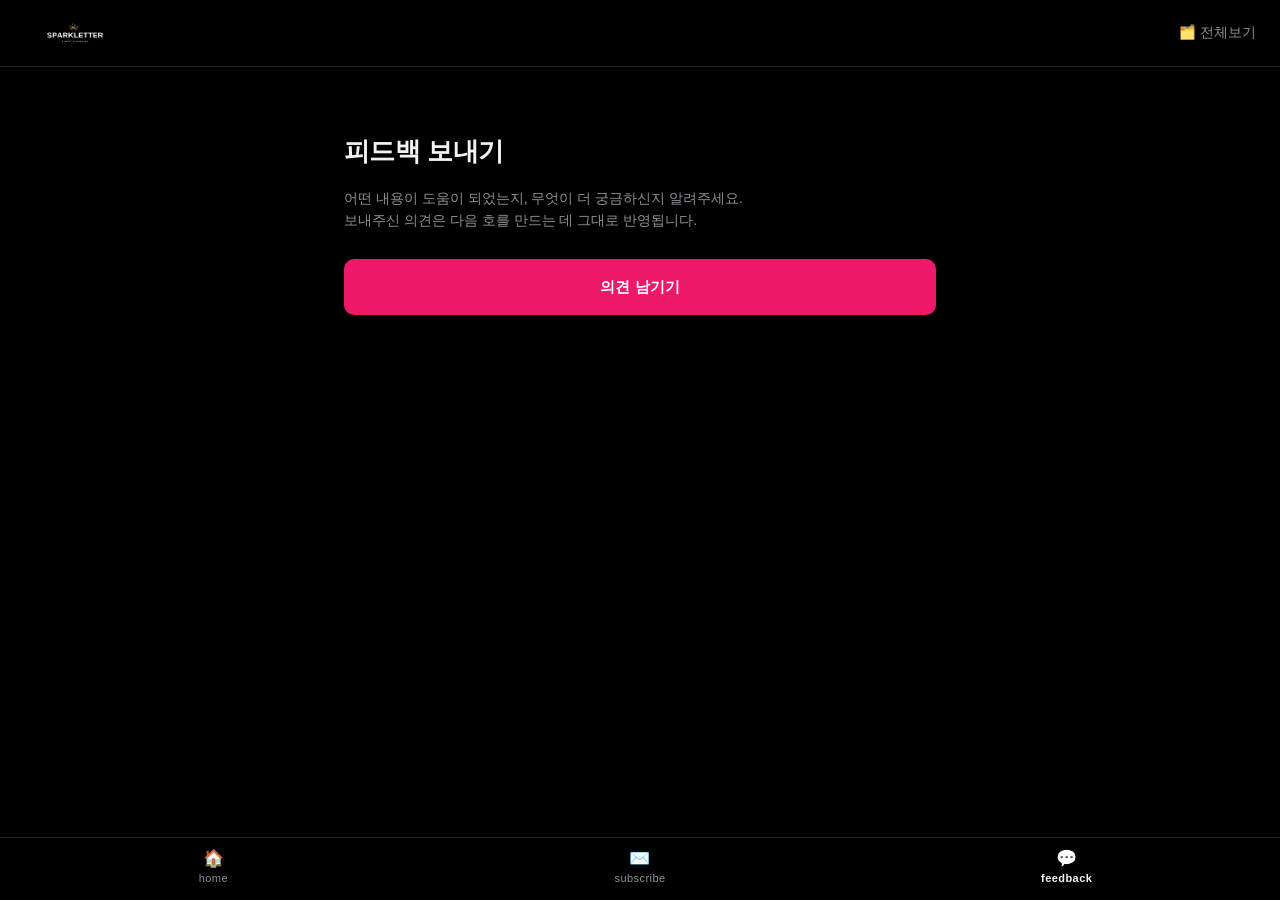
==== feedback.html @ c8a0692d "feat: 디캠프형 카드 대시보드로 재구성 — 섹션별 그리드·하단 탭바, 구독은 단일 창구" ====
<!doctype html>
<html lang="ko">
<head>
<meta charset="utf-8">
<meta name="viewport" content="width=device-width, initial-scale=1">
<title>피드백 보내기</title>
<link rel="stylesheet" href="style.css">
</head>
<body>
<header class="top"><div class="top__in">
  <a class="brand" href="./"><img src="logo-white.png" alt="SPARKLETTER"></a>
  <nav class="nav"><a href="./">🗂️ 전체보기</a></nav>
</div></header>

<main class="wrap narrow">
  <h1 class="lede">피드백 보내기</h1>
  <p class="sub">
    어떤 내용이 도움이 되었는지, 무엇이 더 궁금하신지 알려주세요.<br>
    보내주신 의견은 다음 호를 만드는 데 그대로 반영됩니다.
  </p>
  <!-- TODO: 구글 폼 주소로 교체 -->
  <a class="cta" href="#" target="_blank" rel="noopener">의견 남기기</a>
</main>

<nav class="tabbar">
  <a href="./"><span>🏠</span>home</a>
  <a href="subscribe.html"><span>✉️</span>subscribe</a>
  <a href="feedback.html" aria-current="page"><span>💬</span>feedback</a>
</nav>
</body>
</html>
---- style.css ----
:root{
  --bg:#000; --text:#f2f2f4; --muted:#8e8e96; --line:#232327;
  --pink:#ED1968; --blue:#2E75B6; --green:#3AAA35; --orange:#F7941E;
}
*{box-sizing:border-box}
html{-webkit-text-size-adjust:100%; scroll-behavior:smooth}
body{
  margin:0; background:var(--bg); color:var(--text);
  font-family:-apple-system,BlinkMacSystemFont,"Pretendard","Apple SD Gothic Neo",sans-serif;
  line-height:1.6; -webkit-font-smoothing:antialiased;
  padding-bottom:78px;             /* 하단 탭바 자리 */
}
a{color:inherit}

/* ── 상단 ───────────────────────────── */
.top{border-bottom:1px solid var(--line); position:sticky; top:0; background:rgba(0,0,0,.92);
  backdrop-filter:saturate(150%) blur(8px); z-index:20}
.top__in{
  max-width:1280px; margin:0 auto; padding:16px 24px;
  display:flex; align-items:center; gap:28px; flex-wrap:wrap;
}
.brand{line-height:0; flex:0 0 auto}
.brand img{height:34px; width:auto}
.nav{display:flex; gap:22px; font-size:13.5px; margin-left:auto; flex-wrap:wrap}
.nav a{color:var(--muted); text-decoration:none; padding:4px 0}
.nav a:hover{color:var(--text)}

/* ── 레이아웃 ───────────────────────── */
.wrap{max-width:1280px; margin:0 auto; padding:40px 24px 60px}
.wrap.narrow{max-width:640px; padding-top:64px}
.sec{margin-bottom:56px; scroll-margin-top:84px}
.sec__h{
  font-size:20px; margin:0 0 20px; letter-spacing:-.01em;
  padding-bottom:14px; border-bottom:1px solid var(--line);
}

/* ── 카드 그리드 ────────────────────── */
.grid{display:grid; grid-template-columns:repeat(6,1fr); gap:16px}
.card{
  display:flex; flex-direction:column; text-decoration:none;
  border-radius:14px; padding:16px 16px 14px; min-height:180px;
  background:var(--c); color:#fff; border:1px solid transparent;
  transition:transform .12s ease;
}
.card:hover{transform:translateY(-3px)}
.card--insight{--c:#2a1220; border-color:#4a1c33}
.card--event  {--c:#101d2b; border-color:#1d3550}
.card--program{--c:#12210f; border-color:#20391c}
.card--news   {--c:#251a08; border-color:#3f2d10}
.chip{
  align-self:flex-start; font-size:10.5px; font-weight:700; letter-spacing:.01em;
  padding:3px 8px; border-radius:6px; margin-bottom:12px; color:#000;
}
.card--insight .chip{background:var(--pink); color:#fff}
.card--event   .chip{background:var(--blue); color:#fff}
.card--program .chip{background:var(--green)}
.card--news    .chip{background:var(--orange)}
.card__t{
  font-size:14px; font-weight:700; line-height:1.45; letter-spacing:-.01em;
  flex:1; overflow:hidden; display:-webkit-box; -webkit-line-clamp:4; -webkit-box-orient:vertical;
}
.card__d{margin-top:12px; font-size:11.5px; color:var(--muted); font-variant-numeric:tabular-nums}

.more{
  display:block; margin:22px auto 0; padding:10px 22px;
  background:transparent; color:var(--muted); border:1px solid var(--line);
  border-radius:999px; font:inherit; font-size:13px; cursor:pointer;
}
.more:hover{color:var(--text); border-color:#3a3a40}
.empty{color:var(--muted); font-size:14px; grid-column:1/-1; padding:24px 0}

/* ── 구독 / 피드백 ──────────────────── */
.lede{font-size:26px; margin:0 0 14px; letter-spacing:-.02em}
.sub{color:var(--muted); font-size:14px; margin:0 0 28px}
.bullets{list-style:none; padding:0; margin:0 0 32px; font-size:14px}
.bullets li{padding:9px 0; border-bottom:1px solid var(--line)}
.cta{
  display:block; text-align:center; padding:16px; border-radius:10px;
  background:var(--pink); color:#fff; font-size:15px; font-weight:700; text-decoration:none;
}
.cta:hover{filter:brightness(1.08)}
.fine{margin-top:16px; font-size:12px; color:var(--muted); text-align:center}

/* ── 하단 탭바 ──────────────────────── */
.tabbar{
  position:fixed; left:0; right:0; bottom:0; z-index:30;
  display:grid; grid-template-columns:repeat(3,1fr);
  background:rgba(0,0,0,.94); backdrop-filter:blur(8px);
  border-top:1px solid var(--line); padding:8px 0 max(8px, env(safe-area-inset-bottom));
}
.tabbar a{
  display:flex; flex-direction:column; align-items:center; gap:3px;
  font-size:11px; letter-spacing:.04em; color:var(--muted); text-decoration:none; padding:4px 0;
}
.tabbar a span{font-size:17px; line-height:1}
.tabbar a[aria-current="page"]{color:var(--text); font-weight:700}

/* ── 반응형 ─────────────────────────── */
@media (max-width:1180px){ .grid{grid-template-columns:repeat(4,1fr)} }
@media (max-width:820px) { .grid{grid-template-columns:repeat(3,1fr)} }
@media (max-width:620px) {
  .grid{grid-template-columns:repeat(2,1fr); gap:12px}
  .wrap{padding:28px 16px 48px}
  .nav{gap:14px; font-size:12.5px; width:100%; margin-left:0}
  .top__in{gap:14px}
  .card{min-height:150px; padding:14px}
  .card__t{font-size:13px}
  .lede{font-size:21px}
}
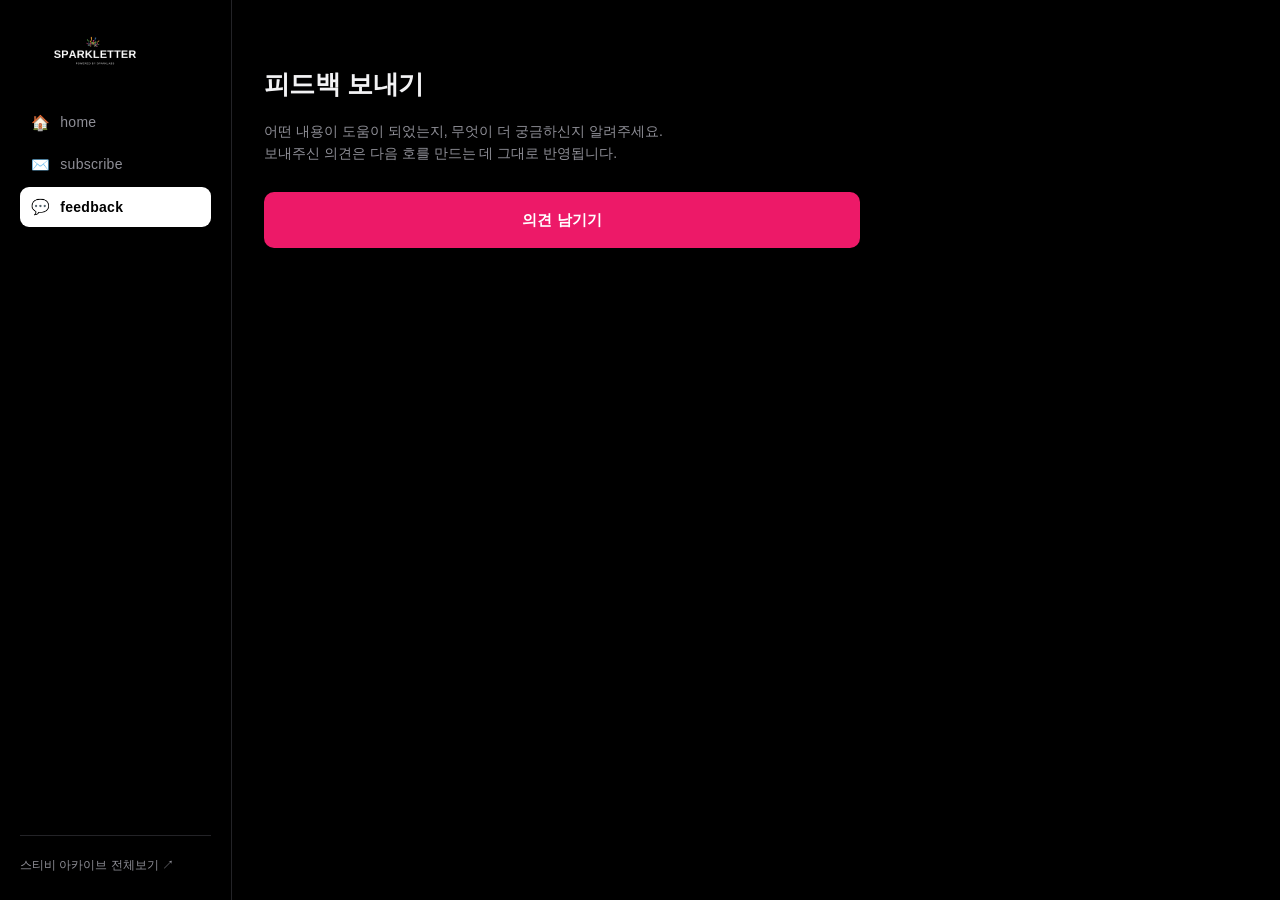
==== commit ac90024a: "feat: 좌측 사이드바 내비, 카드 원색 적용, 스티비 구독·아카이브 링크 연결" ====
--- a/feedback.html
+++ b/feedback.html
@@ -6,13 +6,18 @@
 <title>피드백 보내기</title>
 <link rel="stylesheet" href="style.css">
 </head>
-<body>
-<header class="top"><div class="top__in">
+<body class="has-side">
+<aside class="side">
   <a class="brand" href="./"><img src="logo-white.png" alt="SPARKLETTER"></a>
-  <nav class="nav"><a href="./">🗂️ 전체보기</a></nav>
-</div></header>
+  <nav class="side__nav">
+    <a href="./"><span>🏠</span>home</a>
+    <a href="subscribe.html"><span>✉️</span>subscribe</a>
+    <a href="feedback.html" aria-current="page"><span>💬</span>feedback</a>
+  </nav>
 
-<main class="wrap narrow">
+  <a class="side__arc" href="https://page.stibee.com/archives/106252" target="_blank" rel="noopener">스티비 아카이브 전체보기 ↗</a>
+</aside>
+<main class="main narrow">
   <h1 class="lede">피드백 보내기</h1>
   <p class="sub">
     어떤 내용이 도움이 되었는지, 무엇이 더 궁금하신지 알려주세요.<br>
@@ -21,11 +26,5 @@
   <!-- TODO: 구글 폼 주소로 교체 -->
   <a class="cta" href="#" target="_blank" rel="noopener">의견 남기기</a>
 </main>
-
-<nav class="tabbar">
-  <a href="./"><span>🏠</span>home</a>
-  <a href="subscribe.html"><span>✉️</span>subscribe</a>
-  <a href="feedback.html" aria-current="page"><span>💬</span>feedback</a>
-</nav>
 </body>
 </html>
--- a/style.css
+++ b/style.css
@@ -1,6 +1,7 @@
 :root{
   --bg:#000; --text:#f2f2f4; --muted:#8e8e96; --line:#232327;
   --pink:#ED1968; --blue:#2E75B6; --green:#3AAA35; --orange:#F7941E;
+  --side:232px;
 }
 *{box-sizing:border-box}
 html{-webkit-text-size-adjust:100%; scroll-behavior:smooth}
@@ -8,58 +9,81 @@
   margin:0; background:var(--bg); color:var(--text);
   font-family:-apple-system,BlinkMacSystemFont,"Pretendard","Apple SD Gothic Neo",sans-serif;
   line-height:1.6; -webkit-font-smoothing:antialiased;
-  padding-bottom:78px;             /* 하단 탭바 자리 */
 }
 a{color:inherit}
 
-/* ── 상단 ───────────────────────────── */
-.top{border-bottom:1px solid var(--line); position:sticky; top:0; background:rgba(0,0,0,.92);
-  backdrop-filter:saturate(150%) blur(8px); z-index:20}
-.top__in{
-  max-width:1280px; margin:0 auto; padding:16px 24px;
-  display:flex; align-items:center; gap:28px; flex-wrap:wrap;
+/* ── 왼쪽 사이드바 ──────────────────── */
+.side{
+  position:fixed; top:0; left:0; bottom:0; width:var(--side);
+  border-right:1px solid var(--line); padding:26px 20px;
+  display:flex; flex-direction:column; gap:26px; overflow-y:auto; z-index:20;
 }
-.brand{line-height:0; flex:0 0 auto}
-.brand img{height:34px; width:auto}
-.nav{display:flex; gap:22px; font-size:13.5px; margin-left:auto; flex-wrap:wrap}
-.nav a{color:var(--muted); text-decoration:none; padding:4px 0}
-.nav a:hover{color:var(--text)}
+.brand{line-height:0}
+.brand img{width:100%; max-width:150px; height:auto}
+.side__nav{display:flex; flex-direction:column; gap:2px}
+.side__nav a{
+  display:flex; align-items:center; gap:10px;
+  padding:9px 11px; border-radius:9px; text-decoration:none;
+  color:var(--muted); font-size:14px; letter-spacing:.02em;
+}
+.side__nav a span{font-size:15px; line-height:1}
+.side__nav a:hover{background:#111114; color:var(--text)}
+.side__nav a[aria-current="page"]{background:#fff; color:#000; font-weight:700}
 
-/* ── 레이아웃 ───────────────────────── */
-.wrap{max-width:1280px; margin:0 auto; padding:40px 24px 60px}
-.wrap.narrow{max-width:640px; padding-top:64px}
-.sec{margin-bottom:56px; scroll-margin-top:84px}
+.side__cats{display:flex; flex-direction:column; gap:1px; padding-top:22px; border-top:1px solid var(--line)}
+.side__cats a{
+  padding:7px 11px; border-radius:8px; text-decoration:none;
+  color:var(--muted); font-size:13px;
+}
+.side__cats a:hover{background:#111114; color:var(--text)}
+
+.side__arc{
+  margin-top:auto; font-size:12px; color:var(--muted);
+  text-decoration:none; line-height:1.5; padding-top:20px; border-top:1px solid var(--line);
+}
+.side__arc:hover{color:var(--text)}
+
+/* ── 본문 ───────────────────────────── */
+.has-side .main{margin-left:var(--side); padding:44px 32px 80px; max-width:1180px}
+.main.narrow{max-width:660px; padding-top:64px}
+
+.hero{margin-bottom:52px}
+.hero h1{font-size:28px; margin:0 0 12px; letter-spacing:-.02em}
+.hero p{color:var(--muted); font-size:14px; margin:0 0 20px}
+.hero__link{
+  display:inline-block; font-size:13px; font-weight:700; text-decoration:none;
+  color:#fff; background:var(--pink); padding:11px 18px; border-radius:999px;
+}
+.hero__link:hover{filter:brightness(1.1)}
+
+.sec{margin-bottom:54px; scroll-margin-top:24px}
 .sec__h{
-  font-size:20px; margin:0 0 20px; letter-spacing:-.01em;
-  padding-bottom:14px; border-bottom:1px solid var(--line);
+  font-size:19px; margin:0 0 18px; letter-spacing:-.01em;
+  padding-bottom:13px; border-bottom:1px solid var(--line);
 }
 
-/* ── 카드 그리드 ────────────────────── */
-.grid{display:grid; grid-template-columns:repeat(6,1fr); gap:16px}
+/* ── 카드 (색 꽉 채움) ──────────────── */
+.grid{display:grid; grid-template-columns:repeat(4,1fr); gap:16px}
 .card{
   display:flex; flex-direction:column; text-decoration:none;
-  border-radius:14px; padding:16px 16px 14px; min-height:180px;
-  background:var(--c); color:#fff; border:1px solid transparent;
-  transition:transform .12s ease;
+  border-radius:14px; padding:18px 17px 15px; min-height:186px;
+  background:var(--c); color:#fff; transition:transform .12s ease, filter .12s ease;
 }
-.card:hover{transform:translateY(-3px)}
-.card--insight{--c:#2a1220; border-color:#4a1c33}
-.card--event  {--c:#101d2b; border-color:#1d3550}
-.card--program{--c:#12210f; border-color:#20391c}
-.card--news   {--c:#251a08; border-color:#3f2d10}
+.card:hover{transform:translateY(-3px); filter:brightness(1.07)}
+.card--insight{--c:var(--pink)}
+.card--event  {--c:var(--blue)}
+.card--program{--c:var(--green)}
+.card--news   {--c:var(--orange)}
 .chip{
-  align-self:flex-start; font-size:10.5px; font-weight:700; letter-spacing:.01em;
-  padding:3px 8px; border-radius:6px; margin-bottom:12px; color:#000;
+  align-self:flex-start; font-size:10.5px; font-weight:700;
+  padding:4px 9px; border-radius:6px; margin-bottom:13px;
+  background:rgba(255,255,255,.92); color:#111;
 }
-.card--insight .chip{background:var(--pink); color:#fff}
-.card--event   .chip{background:var(--blue); color:#fff}
-.card--program .chip{background:var(--green)}
-.card--news    .chip{background:var(--orange)}
 .card__t{
-  font-size:14px; font-weight:700; line-height:1.45; letter-spacing:-.01em;
+  font-size:14.5px; font-weight:700; line-height:1.45; letter-spacing:-.01em;
   flex:1; overflow:hidden; display:-webkit-box; -webkit-line-clamp:4; -webkit-box-orient:vertical;
 }
-.card__d{margin-top:12px; font-size:11.5px; color:var(--muted); font-variant-numeric:tabular-nums}
+.card__d{margin-top:13px; font-size:11.5px; color:rgba(255,255,255,.8); font-variant-numeric:tabular-nums}
 
 .more{
   display:block; margin:22px auto 0; padding:10px 22px;
@@ -73,37 +97,34 @@
 .lede{font-size:26px; margin:0 0 14px; letter-spacing:-.02em}
 .sub{color:var(--muted); font-size:14px; margin:0 0 28px}
 .bullets{list-style:none; padding:0; margin:0 0 32px; font-size:14px}
-.bullets li{padding:9px 0; border-bottom:1px solid var(--line)}
+.bullets li{padding:12px 0; border-bottom:1px solid var(--line); color:#d6d6da}
+.bullets b{color:var(--text)}
 .cta{
   display:block; text-align:center; padding:16px; border-radius:10px;
   background:var(--pink); color:#fff; font-size:15px; font-weight:700; text-decoration:none;
 }
-.cta:hover{filter:brightness(1.08)}
+.cta:hover{filter:brightness(1.1)}
 .fine{margin-top:16px; font-size:12px; color:var(--muted); text-align:center}
 
-/* ── 하단 탭바 ──────────────────────── */
-.tabbar{
-  position:fixed; left:0; right:0; bottom:0; z-index:30;
-  display:grid; grid-template-columns:repeat(3,1fr);
-  background:rgba(0,0,0,.94); backdrop-filter:blur(8px);
-  border-top:1px solid var(--line); padding:8px 0 max(8px, env(safe-area-inset-bottom));
+/* ── 반응형 ─────────────────────────── */
+@media (max-width:1100px){ .grid{grid-template-columns:repeat(3,1fr)} }
+@media (max-width:900px){
+  .side{
+    position:static; width:auto; height:auto; flex-direction:row; align-items:center;
+    gap:18px; flex-wrap:wrap; border-right:0; border-bottom:1px solid var(--line);
+    padding:16px 20px;
+  }
+  .brand img{max-width:120px}
+  .side__nav{flex-direction:row; gap:6px; margin-left:auto}
+  .side__cats{flex-direction:row; flex-wrap:wrap; gap:4px; padding-top:0; border-top:0; width:100%}
+  .side__arc{margin-top:0; padding-top:0; border-top:0; width:100%}
+  .has-side .main{margin-left:0; padding:32px 20px 64px}
 }
-.tabbar a{
-  display:flex; flex-direction:column; align-items:center; gap:3px;
-  font-size:11px; letter-spacing:.04em; color:var(--muted); text-decoration:none; padding:4px 0;
+@media (max-width:620px){
+  .grid{grid-template-columns:repeat(2,1fr); gap:12px}
+  .card{min-height:158px; padding:15px 14px}
+  .card__t{font-size:13px}
+  .hero h1{font-size:22px}
+  .lede{font-size:21px}
+  .side__nav a{padding:8px 10px; font-size:13px}
 }
-.tabbar a span{font-size:17px; line-height:1}
-.tabbar a[aria-current="page"]{color:var(--text); font-weight:700}
-
-/* ── 반응형 ─────────────────────────── */
-@media (max-width:1180px){ .grid{grid-template-columns:repeat(4,1fr)} }
-@media (max-width:820px) { .grid{grid-template-columns:repeat(3,1fr)} }
-@media (max-width:620px) {
-  .grid{grid-template-columns:repeat(2,1fr); gap:12px}
-  .wrap{padding:28px 16px 48px}
-  .nav{gap:14px; font-size:12.5px; width:100%; margin-left:0}
-  .top__in{gap:14px}
-  .card{min-height:150px; padding:14px}
-  .card__t{font-size:13px}
-  .lede{font-size:21px}
-}
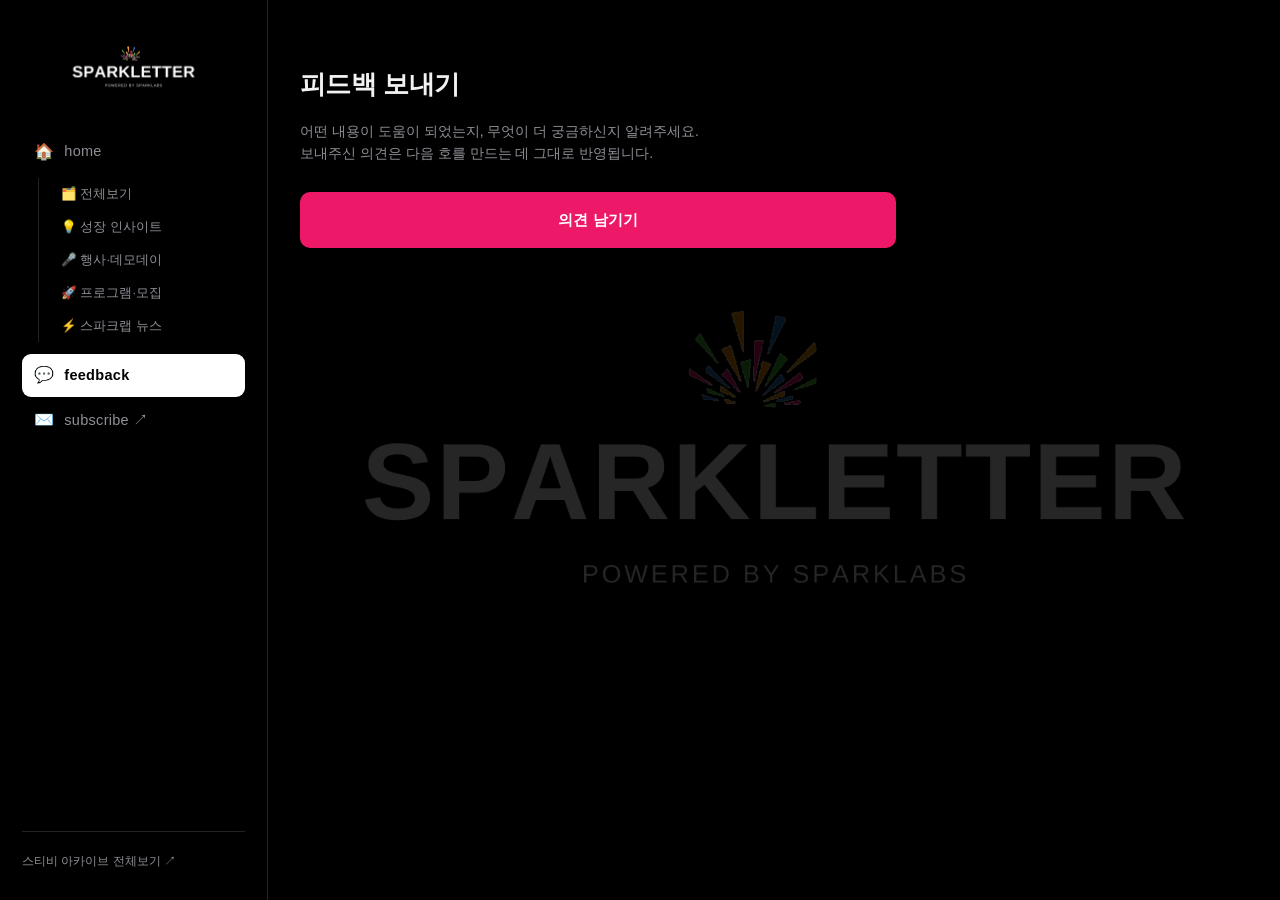
==== commit 69008df1: "feat: home 하위탭으로 카테고리 통합, subscribe는 스티비 직행, 로고 확대 + 배경 워터마크" ====
--- a/feedback.html
+++ b/feedback.html
@@ -7,14 +7,21 @@
 <link rel="stylesheet" href="style.css">
 </head>
 <body class="has-side">
+<div class="watermark" aria-hidden="true"><img src="logo-white.png" alt=""></div>
 <aside class="side">
   <a class="brand" href="./"><img src="logo-white.png" alt="SPARKLETTER"></a>
   <nav class="side__nav">
-    <a href="./"><span>🏠</span>home</a>
-    <a href="subscribe.html"><span>✉️</span>subscribe</a>
-    <a href="feedback.html" aria-current="page"><span>💬</span>feedback</a>
+    <a class="nav__main" href="./"><span>🏠</span>home</a>
+    <div class="side__subs">
+      <a href="./#all">🗂️ 전체보기</a>
+      <a href="./#insight">💡 성장 인사이트</a>
+      <a href="./#event">🎤 행사·데모데이</a>
+      <a href="./#program">🚀 프로그램·모집</a>
+      <a href="./#news">⚡ 스파크랩 뉴스</a>
+    </div>
+    <a class="nav__main" href="feedback.html" aria-current="page"><span>💬</span>feedback</a>
+    <a class="nav__main" href="https://page.stibee.com/subscriptions/106252" target="_blank" rel="noopener"><span>✉️</span>subscribe ↗</a>
   </nav>
-
   <a class="side__arc" href="https://page.stibee.com/archives/106252" target="_blank" rel="noopener">스티비 아카이브 전체보기 ↗</a>
 </aside>
 <main class="main narrow">
--- a/style.css
+++ b/style.css
@@ -1,7 +1,7 @@
 :root{
   --bg:#000; --text:#f2f2f4; --muted:#8e8e96; --line:#232327;
   --pink:#ED1968; --blue:#2E75B6; --green:#3AAA35; --orange:#F7941E;
-  --side:232px;
+  --side:268px;
 }
 *{box-sizing:border-box}
 html{-webkit-text-size-adjust:100%; scroll-behavior:smooth}
@@ -14,28 +14,33 @@
 
 /* ── 왼쪽 사이드바 ──────────────────── */
 .side{
+  background:var(--bg);
   position:fixed; top:0; left:0; bottom:0; width:var(--side);
-  border-right:1px solid var(--line); padding:26px 20px;
+  border-right:1px solid var(--line); padding:30px 22px;
   display:flex; flex-direction:column; gap:26px; overflow-y:auto; z-index:20;
 }
 .brand{line-height:0}
-.brand img{width:100%; max-width:150px; height:auto}
+.brand img{width:100%; max-width:228px; height:auto}
 .side__nav{display:flex; flex-direction:column; gap:2px}
-.side__nav a{
+.nav__main{
   display:flex; align-items:center; gap:10px;
-  padding:9px 11px; border-radius:9px; text-decoration:none;
-  color:var(--muted); font-size:14px; letter-spacing:.02em;
+  padding:10px 12px; border-radius:9px; text-decoration:none;
+  color:var(--muted); font-size:14.5px; letter-spacing:.02em;
 }
-.side__nav a span{font-size:15px; line-height:1}
-.side__nav a:hover{background:#111114; color:var(--text)}
-.side__nav a[aria-current="page"]{background:#fff; color:#000; font-weight:700}
+.nav__main span{font-size:16px; line-height:1}
+.nav__main:hover{background:#111114; color:var(--text)}
+.nav__main[aria-current="page"]{background:#fff; color:#000; font-weight:700}
 
-.side__cats{display:flex; flex-direction:column; gap:1px; padding-top:22px; border-top:1px solid var(--line)}
-.side__cats a{
-  padding:7px 11px; border-radius:8px; text-decoration:none;
-  color:var(--muted); font-size:13px;
+/* home 아래 하위 탭 */
+.side__subs{
+  display:flex; flex-direction:column; gap:1px;
+  margin:2px 0 10px 16px; padding-left:12px; border-left:1px solid var(--line);
 }
-.side__cats a:hover{background:#111114; color:var(--text)}
+.side__subs a{
+  padding:6px 10px; border-radius:7px; text-decoration:none;
+  color:var(--muted); font-size:12.5px;
+}
+.side__subs a:hover{background:#111114; color:var(--text)}
 
 .side__arc{
   margin-top:auto; font-size:12px; color:var(--muted);
@@ -43,8 +48,20 @@
 }
 .side__arc:hover{color:var(--text)}
 
+/* ── 배경 워터마크 ─────────────────── */
+.watermark{
+  position:fixed; inset:0; z-index:0; pointer-events:none;
+  display:flex; align-items:center; justify-content:center;
+  padding-left:var(--side); overflow:hidden;
+}
+.watermark img{
+  width:min(120vw, 1500px); max-width:none; height:auto;
+  opacity:.15; filter:saturate(1.35);
+}
+@media (max-width:900px){ .watermark{display:none} }
+
 /* ── 본문 ───────────────────────────── */
-.has-side .main{margin-left:var(--side); padding:44px 32px 80px; max-width:1180px}
+.has-side .main{position:relative; z-index:1; margin-left:var(--side); padding:44px 32px 80px; max-width:1180px}
 .main.narrow{max-width:660px; padding-top:64px}
 
 .hero{margin-bottom:52px}
@@ -114,9 +131,9 @@
     gap:18px; flex-wrap:wrap; border-right:0; border-bottom:1px solid var(--line);
     padding:16px 20px;
   }
-  .brand img{max-width:120px}
-  .side__nav{flex-direction:row; gap:6px; margin-left:auto}
-  .side__cats{flex-direction:row; flex-wrap:wrap; gap:4px; padding-top:0; border-top:0; width:100%}
+  .brand img{max-width:150px}
+  .side__nav{flex-direction:row; flex-wrap:wrap; gap:6px; margin-left:auto; align-items:center}
+  .side__subs{flex-direction:row; flex-wrap:wrap; gap:4px; margin:0; padding-left:0; border-left:0; width:100%}
   .side__arc{margin-top:0; padding-top:0; border-top:0; width:100%}
   .has-side .main{margin-left:0; padding:32px 20px 64px}
 }
@@ -126,5 +143,5 @@
   .card__t{font-size:13px}
   .hero h1{font-size:22px}
   .lede{font-size:21px}
-  .side__nav a{padding:8px 10px; font-size:13px}
+  .nav__main{padding:8px 10px; font-size:13px}
 }
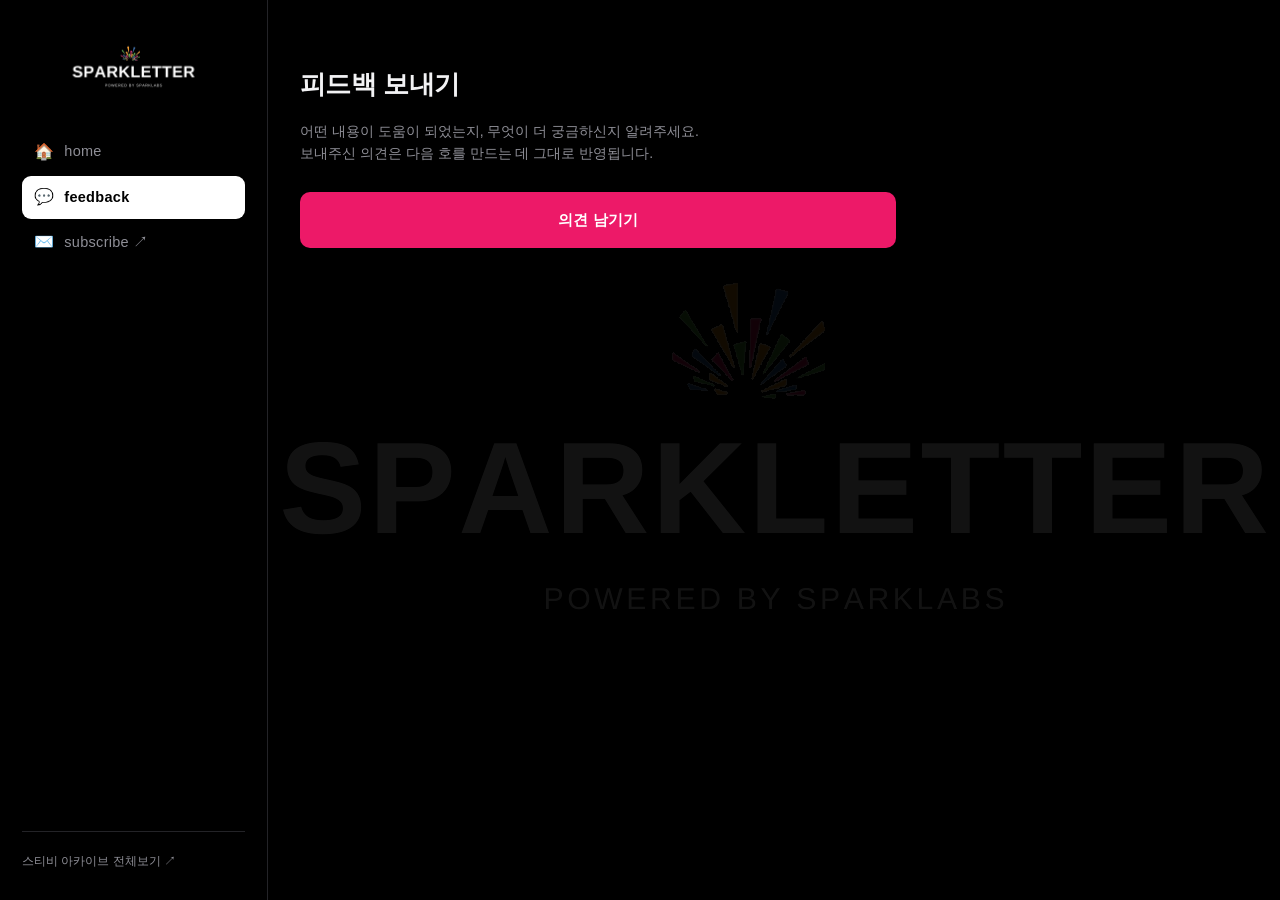
==== commit bb3a25d7: "fix: 워터마크를 배경으로(z-index -1, opacity .07), 최신 콘텐츠 6개, 하위탭은 home에서만 노출" ====
--- a/feedback.html
+++ b/feedback.html
@@ -12,13 +12,6 @@
   <a class="brand" href="./"><img src="logo-white.png" alt="SPARKLETTER"></a>
   <nav class="side__nav">
     <a class="nav__main" href="./"><span>🏠</span>home</a>
-    <div class="side__subs">
-      <a href="./#all">🗂️ 전체보기</a>
-      <a href="./#insight">💡 성장 인사이트</a>
-      <a href="./#event">🎤 행사·데모데이</a>
-      <a href="./#program">🚀 프로그램·모집</a>
-      <a href="./#news">⚡ 스파크랩 뉴스</a>
-    </div>
     <a class="nav__main" href="feedback.html" aria-current="page"><span>💬</span>feedback</a>
     <a class="nav__main" href="https://page.stibee.com/subscriptions/106252" target="_blank" rel="noopener"><span>✉️</span>subscribe ↗</a>
   </nav>
--- a/style.css
+++ b/style.css
@@ -11,6 +11,7 @@
   line-height:1.6; -webkit-font-smoothing:antialiased;
 }
 a{color:inherit}
+body{position:relative; z-index:0}
 
 /* ── 왼쪽 사이드바 ──────────────────── */
 .side{
@@ -50,13 +51,13 @@
 
 /* ── 배경 워터마크 ─────────────────── */
 .watermark{
-  position:fixed; inset:0; z-index:0; pointer-events:none;
+  position:fixed; inset:0; z-index:-1; pointer-events:none;
   display:flex; align-items:center; justify-content:center;
   padding-left:var(--side); overflow:hidden;
 }
 .watermark img{
-  width:min(120vw, 1500px); max-width:none; height:auto;
-  opacity:.15; filter:saturate(1.35);
+  width:min(165vw, 2400px); max-width:none; height:auto;
+  opacity:.07; filter:saturate(1.1);
 }
 @media (max-width:900px){ .watermark{display:none} }
 
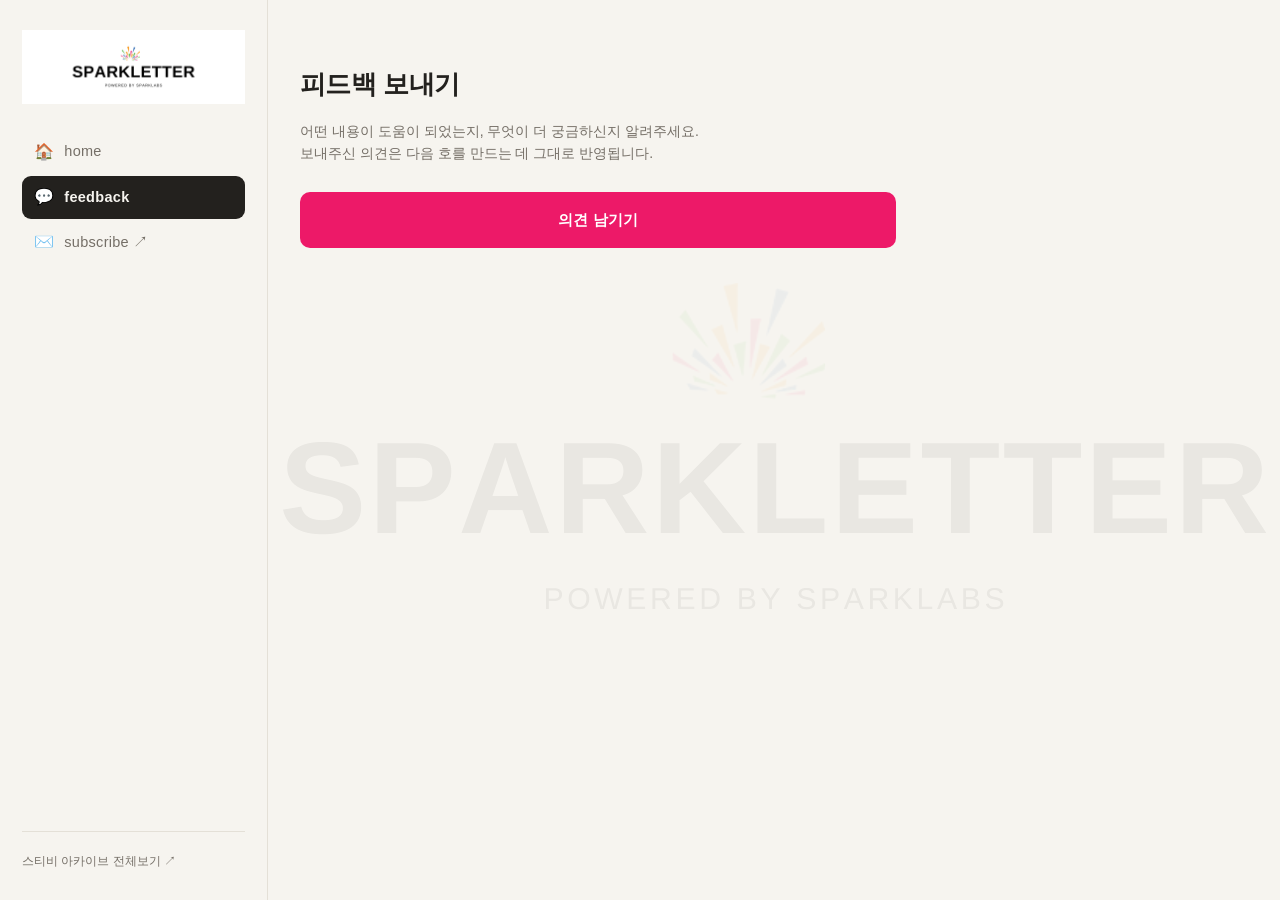
==== commit a27e9d71: "design: 웜 뉴트럴 라이트 팔레트로 전환, 로고 원본 복귀" ====
--- a/feedback.html
+++ b/feedback.html
@@ -7,9 +7,9 @@
 <link rel="stylesheet" href="style.css">
 </head>
 <body class="has-side">
-<div class="watermark" aria-hidden="true"><img src="logo-white.png" alt=""></div>
+<div class="watermark" aria-hidden="true"><img src="logo.png" alt=""></div>
 <aside class="side">
-  <a class="brand" href="./"><img src="logo-white.png" alt="SPARKLETTER"></a>
+  <a class="brand" href="./"><img src="logo.png" alt="SPARKLETTER"></a>
   <nav class="side__nav">
     <a class="nav__main" href="./"><span>🏠</span>home</a>
     <a class="nav__main" href="feedback.html" aria-current="page"><span>💬</span>feedback</a>
--- a/style.css
+++ b/style.css
@@ -1,6 +1,21 @@
+/* 2026 웜 뉴트럴 라이트 팔레트
+   - 순백 대신 본(bone), 검정 대신 차콜 — 눈부심을 줄인다
+   - 액센트(브랜드 핑크)는 넓게 칠하지 않고 행동·강조에만 쓴다 */
 :root{
-  --bg:#000; --text:#f2f2f4; --muted:#8e8e96; --line:#232327;
-  --pink:#ED1968; --blue:#2E75B6; --green:#3AAA35; --orange:#F7941E;
+  --bg:#F6F4EF;        /* 본 — 페이지 바탕 */
+  --surface:#FFFFFF;   /* 카드 등 올라온 면 */
+  --line:#E4E0D7;
+  --line-2:#D6D1C6;
+  --text:#23211E;      /* 차콜 */
+  --muted:#756F67;
+  --accent:#ED1968;    /* 스파크랩 핑크 */
+  --accent-ink:#FFFFFF;
+
+  /* 카테고리 색 — 칩에만 쓴다 */
+  --c-insight:#C2185B;
+  --c-open:#2E6F57;
+  --c-monthly:#B26A12;
+
   --side:268px;
 }
 *{box-sizing:border-box}
@@ -9,9 +24,9 @@
   margin:0; background:var(--bg); color:var(--text);
   font-family:-apple-system,BlinkMacSystemFont,"Pretendard","Apple SD Gothic Neo",sans-serif;
   line-height:1.6; -webkit-font-smoothing:antialiased;
+  position:relative; z-index:0;
 }
 a{color:inherit}
-body{position:relative; z-index:0}
 
 /* ── 왼쪽 사이드바 ──────────────────── */
 .side{
@@ -29,8 +44,8 @@
   color:var(--muted); font-size:14.5px; letter-spacing:.02em;
 }
 .nav__main span{font-size:16px; line-height:1}
-.nav__main:hover{background:#111114; color:var(--text)}
-.nav__main[aria-current="page"]{background:#fff; color:#000; font-weight:700}
+.nav__main:hover{background:#EDEAE2; color:var(--text)}
+.nav__main[aria-current="page"]{background:var(--text); color:var(--bg); font-weight:700}
 
 /* home 아래 하위 탭 */
 .side__subs{
@@ -41,7 +56,7 @@
   padding:6px 10px; border-radius:7px; text-decoration:none;
   color:var(--muted); font-size:12.5px;
 }
-.side__subs a:hover{background:#111114; color:var(--text)}
+.side__subs a:hover{background:#EDEAE2; color:var(--text)}
 
 .side__arc{
   margin-top:auto; font-size:12px; color:var(--muted);
@@ -57,7 +72,7 @@
 }
 .watermark img{
   width:min(165vw, 2400px); max-width:none; height:auto;
-  opacity:.07; filter:saturate(1.1);
+  opacity:.05;
 }
 @media (max-width:900px){ .watermark{display:none} }
 
@@ -70,9 +85,9 @@
 .hero p{color:var(--muted); font-size:14px; margin:0 0 20px}
 .hero__link{
   display:inline-block; font-size:13px; font-weight:700; text-decoration:none;
-  color:#fff; background:var(--pink); padding:11px 18px; border-radius:999px;
+  color:var(--accent-ink); background:var(--accent); padding:11px 18px; border-radius:999px;
 }
-.hero__link:hover{filter:brightness(1.1)}
+.hero__link:hover{filter:brightness(1.06)}
 
 .sec{margin-bottom:54px; scroll-margin-top:24px}
 .sec__h{
@@ -80,48 +95,59 @@
   padding-bottom:13px; border-bottom:1px solid var(--line);
 }
 
-/* ── 카드 (색 꽉 채움) ──────────────── */
+/* ── 세부 분류 필터 칩 ─────────────── */
+.fchips{display:flex; flex-wrap:wrap; gap:8px; margin:-4px 0 20px}
+.fchip{
+  appearance:none; cursor:pointer; font:inherit; font-size:12.5px;
+  background:transparent; color:var(--muted);
+  border:1px solid var(--line-2); border-radius:999px; padding:7px 14px;
+}
+.fchip:hover{color:var(--text); border-color:var(--muted)}
+.fchip[aria-pressed="true"]{background:var(--text); color:var(--bg); border-color:var(--text); font-weight:700}
+
+/* ── 카드 ───────────────────────────── */
 .grid{display:grid; grid-template-columns:repeat(4,1fr); gap:16px}
 .card{
   display:flex; flex-direction:column; text-decoration:none;
   border-radius:14px; padding:18px 17px 15px; min-height:186px;
-  background:var(--c); color:#fff; transition:transform .12s ease, filter .12s ease;
+  background:var(--surface); border:1px solid var(--line);
+  transition:transform .12s ease, box-shadow .12s ease, border-color .12s ease;
 }
-.card:hover{transform:translateY(-3px); filter:brightness(1.07)}
-.card--insight{--c:var(--pink)}
-.card--event  {--c:var(--blue)}
-.card--program{--c:var(--green)}
-.card--news   {--c:var(--orange)}
+.card:hover{transform:translateY(-3px); box-shadow:0 8px 20px rgba(35,33,30,.08); border-color:var(--line-2)}
 .chip{
-  align-self:flex-start; font-size:10.5px; font-weight:700;
+  align-self:flex-start; font-size:10.5px; font-weight:700; letter-spacing:.01em;
   padding:4px 9px; border-radius:6px; margin-bottom:13px;
-  background:rgba(255,255,255,.92); color:#111;
+  background:var(--c); color:#fff;
 }
+.card--insight{--c:var(--c-insight)}
+.card--open   {--c:var(--c-open)}
+.card--monthly{--c:var(--c-monthly)}
 .card__t{
   font-size:14.5px; font-weight:700; line-height:1.45; letter-spacing:-.01em;
+  color:var(--text);
   flex:1; overflow:hidden; display:-webkit-box; -webkit-line-clamp:4; -webkit-box-orient:vertical;
 }
-.card__d{margin-top:13px; font-size:11.5px; color:rgba(255,255,255,.8); font-variant-numeric:tabular-nums}
+.card__d{margin-top:13px; font-size:11.5px; color:var(--muted); font-variant-numeric:tabular-nums}
 
 .more{
   display:block; margin:22px auto 0; padding:10px 22px;
-  background:transparent; color:var(--muted); border:1px solid var(--line);
+  background:transparent; color:var(--muted); border:1px solid var(--line-2);
   border-radius:999px; font:inherit; font-size:13px; cursor:pointer;
 }
-.more:hover{color:var(--text); border-color:#3a3a40}
+.more:hover{color:var(--text); border-color:var(--muted)}
 .empty{color:var(--muted); font-size:14px; grid-column:1/-1; padding:24px 0}
 
 /* ── 구독 / 피드백 ──────────────────── */
 .lede{font-size:26px; margin:0 0 14px; letter-spacing:-.02em}
 .sub{color:var(--muted); font-size:14px; margin:0 0 28px}
 .bullets{list-style:none; padding:0; margin:0 0 32px; font-size:14px}
-.bullets li{padding:12px 0; border-bottom:1px solid var(--line); color:#d6d6da}
+.bullets li{padding:12px 0; border-bottom:1px solid var(--line); color:#403C37}
 .bullets b{color:var(--text)}
 .cta{
   display:block; text-align:center; padding:16px; border-radius:10px;
-  background:var(--pink); color:#fff; font-size:15px; font-weight:700; text-decoration:none;
+  background:var(--accent); color:var(--accent-ink); font-size:15px; font-weight:700; text-decoration:none;
 }
-.cta:hover{filter:brightness(1.1)}
+.cta:hover{filter:brightness(1.06)}
 .fine{margin-top:16px; font-size:12px; color:var(--muted); text-align:center}
 
 /* ── 반응형 ─────────────────────────── */
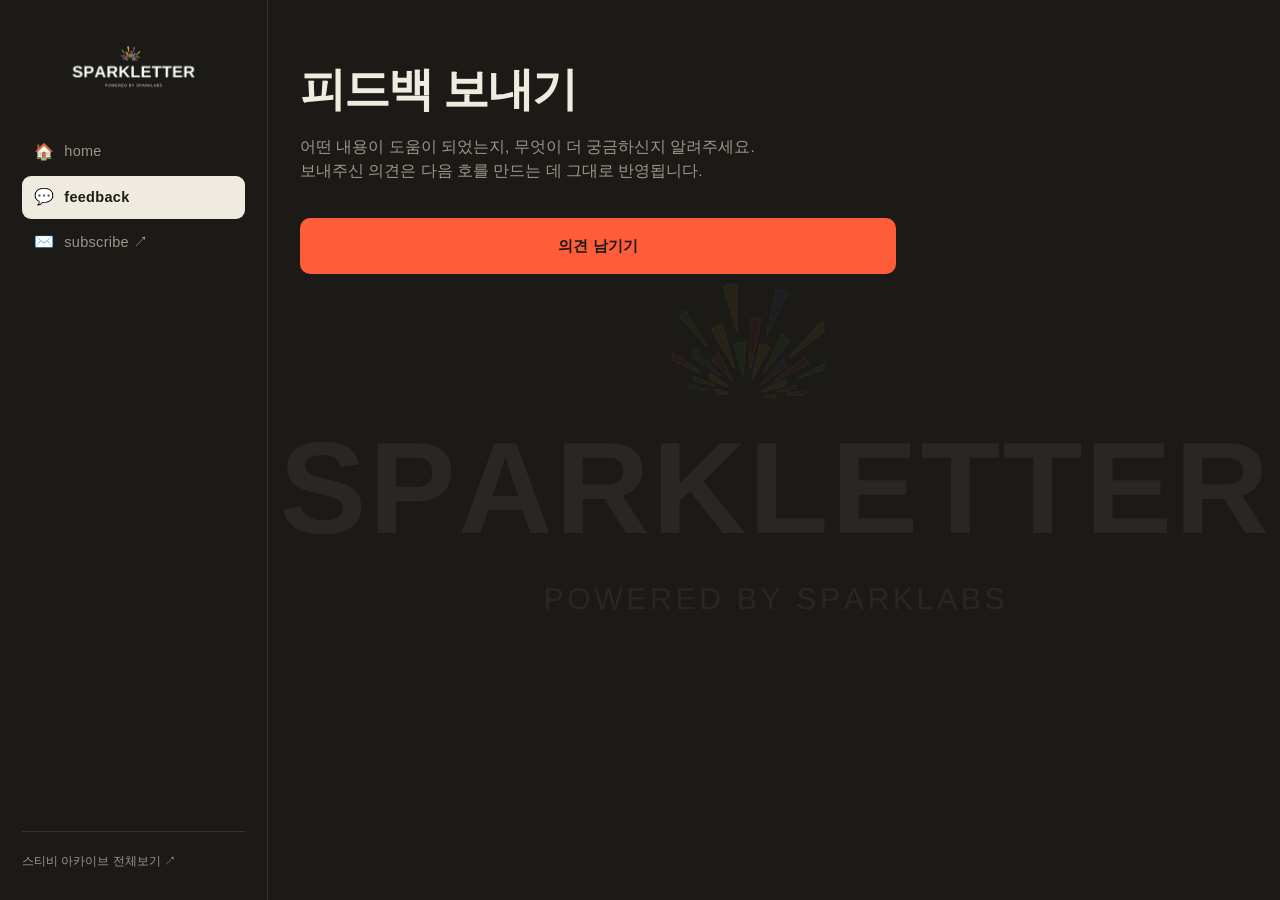
==== commit d5a5bc45: "design: 팔레트 D(Clay + Electric) 확정 — 흙빛 다크 + 코랄 액센트" ====
--- a/feedback.html
+++ b/feedback.html
@@ -7,9 +7,9 @@
 <link rel="stylesheet" href="style.css">
 </head>
 <body class="has-side">
-<div class="watermark" aria-hidden="true"><img src="logo.png" alt=""></div>
+<div class="watermark" aria-hidden="true"><img src="logo-white.png" alt=""></div>
 <aside class="side">
-  <a class="brand" href="./"><img src="logo.png" alt="SPARKLETTER"></a>
+  <a class="brand" href="./"><img src="logo-white.png" alt="SPARKLETTER"></a>
   <nav class="side__nav">
     <a class="nav__main" href="./"><span>🏠</span>home</a>
     <a class="nav__main" href="feedback.html" aria-current="page"><span>💬</span>feedback</a>
--- a/style.css
+++ b/style.css
@@ -1,20 +1,21 @@
-/* 2026 웜 뉴트럴 라이트 팔레트
-   - 순백 대신 본(bone), 검정 대신 차콜 — 눈부심을 줄인다
-   - 액센트(브랜드 핑크)는 넓게 칠하지 않고 행동·강조에만 쓴다 */
+/* D. Clay + Electric — 흙빛 다크 + 일렉트릭 코랄
+   - 순수 검정이 아니라 따뜻한 클레이 다크. 표면이 올라갈수록 밝아진다.
+   - 코랄(#FF5C39)은 화면에서 유일하게 튀는 색으로, 행동(구독·아카이브)에만 쓴다.
+   - 카테고리 칩은 어스톤으로 낮춰 액센트와 경쟁하지 않게 한다. */
 :root{
-  --bg:#F6F4EF;        /* 본 — 페이지 바탕 */
-  --surface:#FFFFFF;   /* 카드 등 올라온 면 */
-  --line:#E4E0D7;
-  --line-2:#D6D1C6;
-  --text:#23211E;      /* 차콜 */
-  --muted:#756F67;
-  --accent:#ED1968;    /* 스파크랩 핑크 */
-  --accent-ink:#FFFFFF;
+  --bg:#1B1A16;        /* 클레이 다크 — 페이지 바탕 */
+  --surface:#24231D;   /* 카드 등 올라온 면 */
+  --line:#35332A;
+  --line-2:#474437;
+  --text:#EFEBE0;      /* 본 */
+  --muted:#9C968A;
+  --accent:#FF5C39;    /* 일렉트릭 코랄 */
+  --accent-ink:#1B1A16;
 
-  /* 카테고리 색 — 칩에만 쓴다 */
-  --c-insight:#C2185B;
-  --c-open:#2E6F57;
-  --c-monthly:#B26A12;
+  /* 카테고리 색 — 칩에만 쓴다 (어스톤) */
+  --c-insight:#C9846F;
+  --c-open:#7E9B66;
+  --c-monthly:#C79A4B;
 
   --side:268px;
 }
@@ -25,6 +26,8 @@
   font-family:-apple-system,BlinkMacSystemFont,"Pretendard","Apple SD Gothic Neo",sans-serif;
   line-height:1.6; -webkit-font-smoothing:antialiased;
   position:relative; z-index:0;
+  word-break:keep-all;      /* 한국어 단어 중간에서 줄바꿈 금지 */
+  overflow-wrap:break-word; /* 단, 넘칠 만큼 긴 영문/URL은 끊는다 */
 }
 a{color:inherit}
 
@@ -44,7 +47,7 @@
   color:var(--muted); font-size:14.5px; letter-spacing:.02em;
 }
 .nav__main span{font-size:16px; line-height:1}
-.nav__main:hover{background:#EDEAE2; color:var(--text)}
+.nav__main:hover{background:#26251F; color:var(--text)}
 .nav__main[aria-current="page"]{background:var(--text); color:var(--bg); font-weight:700}
 
 /* home 아래 하위 탭 */
@@ -56,7 +59,7 @@
   padding:6px 10px; border-radius:7px; text-decoration:none;
   color:var(--muted); font-size:12.5px;
 }
-.side__subs a:hover{background:#EDEAE2; color:var(--text)}
+.side__subs a:hover{background:#26251F; color:var(--text)}
 
 .side__arc{
   margin-top:auto; font-size:12px; color:var(--muted);
@@ -72,7 +75,7 @@
 }
 .watermark img{
   width:min(165vw, 2400px); max-width:none; height:auto;
-  opacity:.05;
+  opacity:.06;
 }
 @media (max-width:900px){ .watermark{display:none} }
 
@@ -80,19 +83,23 @@
 .has-side .main{position:relative; z-index:1; margin-left:var(--side); padding:44px 32px 80px; max-width:1180px}
 .main.narrow{max-width:660px; padding-top:64px}
 
-.hero{margin-bottom:52px}
-.hero h1{font-size:28px; margin:0 0 12px; letter-spacing:-.02em}
-.hero p{color:var(--muted); font-size:14px; margin:0 0 20px}
+.hero{margin-bottom:76px; max-width:34ch}
+.hero h1{
+  font-size:clamp(36px, 5vw, 60px); font-weight:800; line-height:1.08;
+  letter-spacing:-.04em; margin:0 0 18px;
+}
+.hero p{color:var(--muted); font-size:15.5px; margin:0 0 26px; max-width:52ch}
 .hero__link{
   display:inline-block; font-size:13px; font-weight:700; text-decoration:none;
   color:var(--accent-ink); background:var(--accent); padding:11px 18px; border-radius:999px;
 }
 .hero__link:hover{filter:brightness(1.06)}
 
-.sec{margin-bottom:54px; scroll-margin-top:24px}
+.sec{margin-bottom:76px; scroll-margin-top:24px}
 .sec__h{
-  font-size:19px; margin:0 0 18px; letter-spacing:-.01em;
-  padding-bottom:13px; border-bottom:1px solid var(--line);
+  font-size:clamp(23px, 2.6vw, 32px); font-weight:800; line-height:1.2;
+  letter-spacing:-.03em; margin:0 0 22px;
+  padding-bottom:16px; border-bottom:1px solid var(--line);
 }
 
 /* ── 세부 분류 필터 칩 ─────────────── */
@@ -106,24 +113,24 @@
 .fchip[aria-pressed="true"]{background:var(--text); color:var(--bg); border-color:var(--text); font-weight:700}
 
 /* ── 카드 ───────────────────────────── */
-.grid{display:grid; grid-template-columns:repeat(4,1fr); gap:16px}
+.grid{display:grid; grid-template-columns:repeat(4,1fr); gap:18px}
 .card{
   display:flex; flex-direction:column; text-decoration:none;
-  border-radius:14px; padding:18px 17px 15px; min-height:186px;
+  border-radius:10px; padding:20px 18px 16px; min-height:200px;
   background:var(--surface); border:1px solid var(--line);
   transition:transform .12s ease, box-shadow .12s ease, border-color .12s ease;
 }
-.card:hover{transform:translateY(-3px); box-shadow:0 8px 20px rgba(35,33,30,.08); border-color:var(--line-2)}
+.card:hover{transform:translateY(-3px); box-shadow:0 8px 20px rgba(0,0,0,.35); border-color:var(--line-2)}
 .chip{
   align-self:flex-start; font-size:10.5px; font-weight:700; letter-spacing:.01em;
   padding:4px 9px; border-radius:6px; margin-bottom:13px;
-  background:var(--c); color:#fff;
+  background:var(--c); color:#1B1A16;
 }
 .card--insight{--c:var(--c-insight)}
 .card--open   {--c:var(--c-open)}
 .card--monthly{--c:var(--c-monthly)}
 .card__t{
-  font-size:14.5px; font-weight:700; line-height:1.45; letter-spacing:-.01em;
+  font-size:16px; font-weight:700; line-height:1.38; letter-spacing:-.02em;
   color:var(--text);
   flex:1; overflow:hidden; display:-webkit-box; -webkit-line-clamp:4; -webkit-box-orient:vertical;
 }
@@ -138,10 +145,13 @@
 .empty{color:var(--muted); font-size:14px; grid-column:1/-1; padding:24px 0}
 
 /* ── 구독 / 피드백 ──────────────────── */
-.lede{font-size:26px; margin:0 0 14px; letter-spacing:-.02em}
-.sub{color:var(--muted); font-size:14px; margin:0 0 28px}
+.lede{
+  font-size:clamp(32px, 4.2vw, 46px); font-weight:800; line-height:1.1;
+  letter-spacing:-.04em; margin:0 0 20px;
+}
+.sub{color:var(--muted); font-size:15.5px; margin:0 0 34px}
 .bullets{list-style:none; padding:0; margin:0 0 32px; font-size:14px}
-.bullets li{padding:12px 0; border-bottom:1px solid var(--line); color:#403C37}
+.bullets li{padding:12px 0; border-bottom:1px solid var(--line); color:#D6D1C4}
 .bullets b{color:var(--text)}
 .cta{
   display:block; text-align:center; padding:16px; border-radius:10px;
@@ -168,7 +178,6 @@
   .grid{grid-template-columns:repeat(2,1fr); gap:12px}
   .card{min-height:158px; padding:15px 14px}
   .card__t{font-size:13px}
-  .hero h1{font-size:22px}
-  .lede{font-size:21px}
+  .card__t{font-size:14.5px}
   .nav__main{padding:8px 10px; font-size:13px}
 }
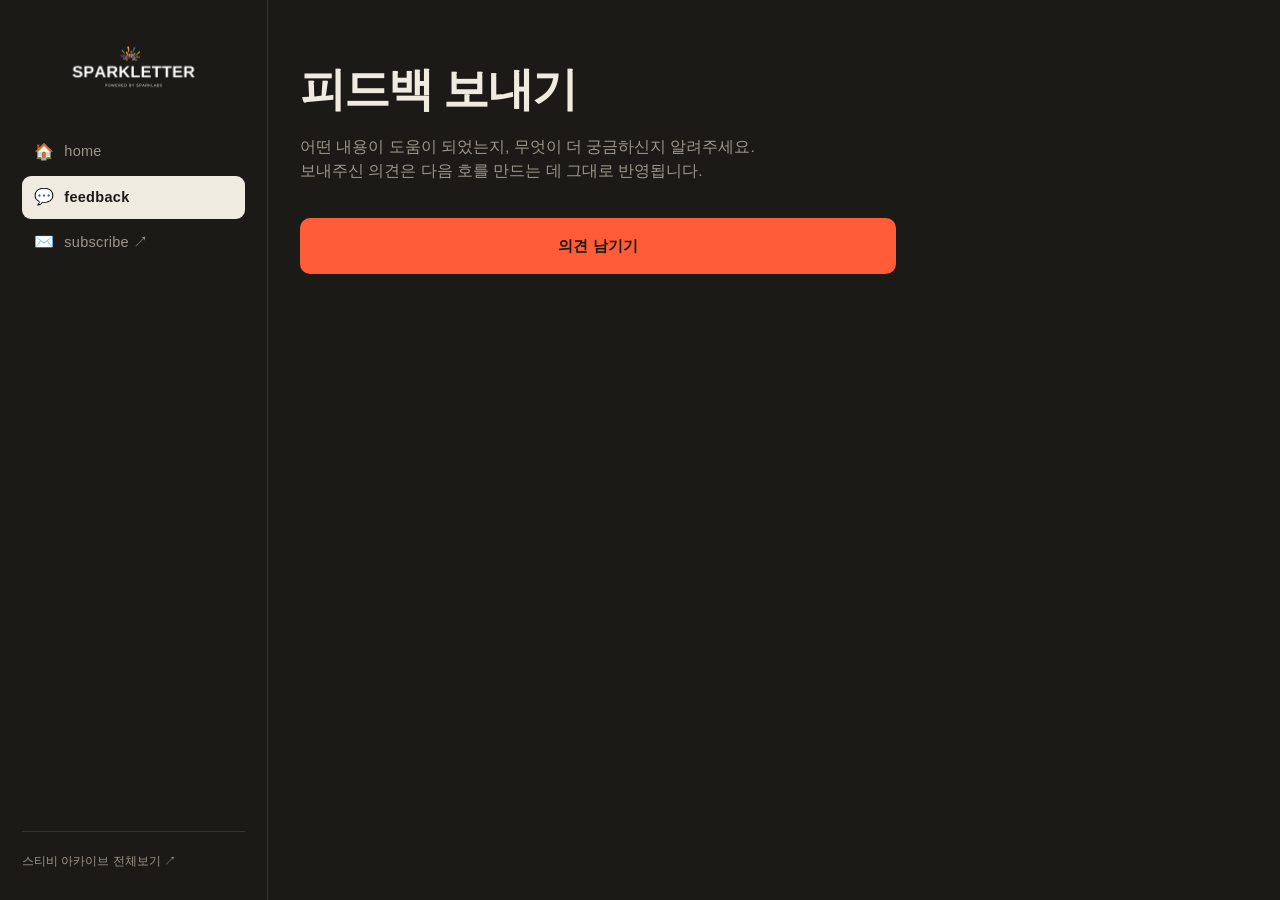
==== commit 5095dbca: "design: 배경 워터마크 제거" ====
--- a/feedback.html
+++ b/feedback.html
@@ -7,7 +7,6 @@
 <link rel="stylesheet" href="style.css">
 </head>
 <body class="has-side">
-<div class="watermark" aria-hidden="true"><img src="logo-white.png" alt=""></div>
 <aside class="side">
   <a class="brand" href="./"><img src="logo-white.png" alt="SPARKLETTER"></a>
   <nav class="side__nav">
--- a/style.css
+++ b/style.css
@@ -66,18 +66,6 @@
   text-decoration:none; line-height:1.5; padding-top:20px; border-top:1px solid var(--line);
 }
 .side__arc:hover{color:var(--text)}
-
-/* ── 배경 워터마크 ─────────────────── */
-.watermark{
-  position:fixed; inset:0; z-index:-1; pointer-events:none;
-  display:flex; align-items:center; justify-content:center;
-  padding-left:var(--side); overflow:hidden;
-}
-.watermark img{
-  width:min(165vw, 2400px); max-width:none; height:auto;
-  opacity:.06;
-}
-@media (max-width:900px){ .watermark{display:none} }
 
 /* ── 본문 ───────────────────────────── */
 .has-side .main{position:relative; z-index:1; margin-left:var(--side); padding:44px 32px 80px; max-width:1180px}
